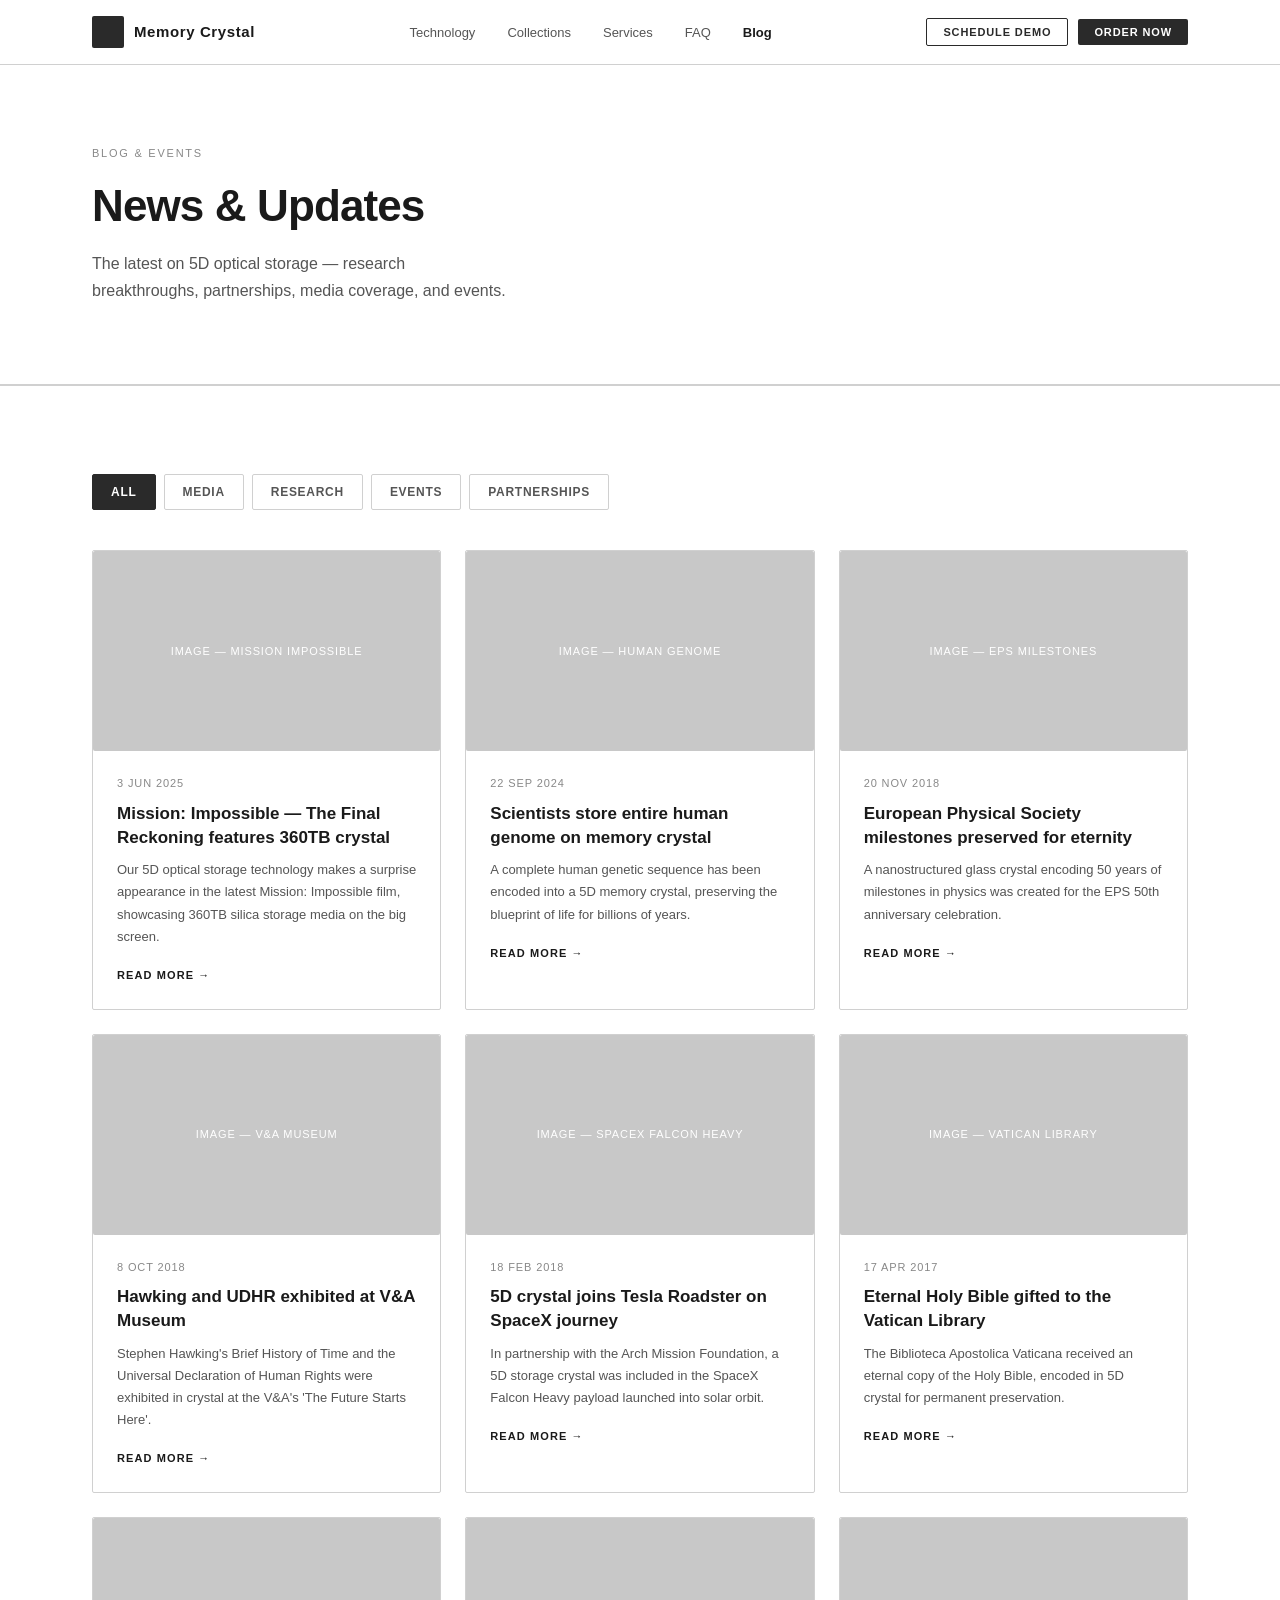
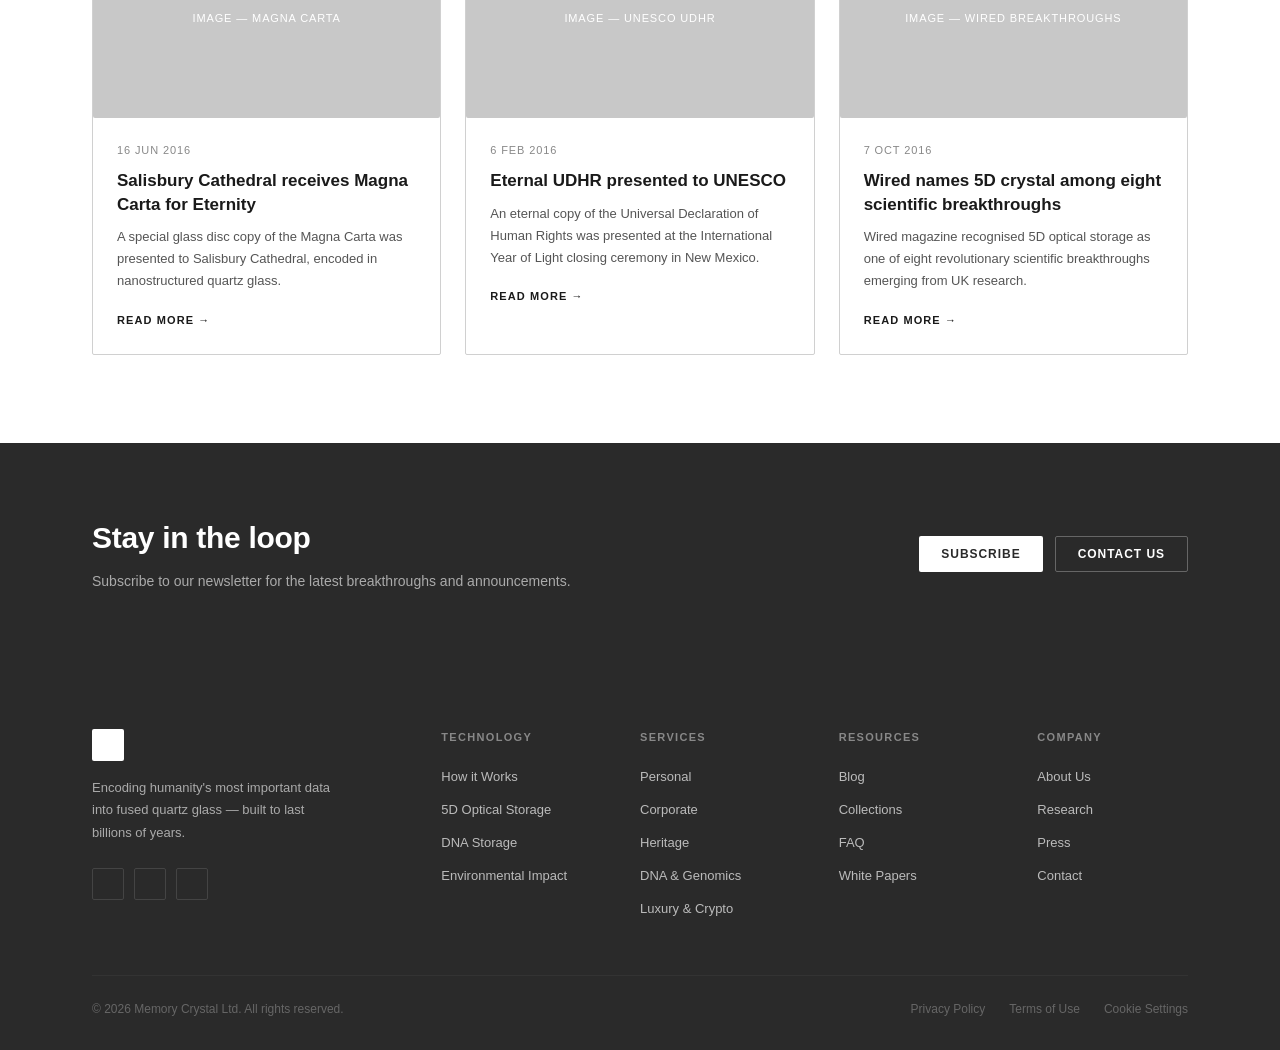
==== blog.html @ 84cfec2b "Initial wireframe site for Memory Crystal 6-page static wireframe site with shared CSS: - Homepage (" ====
<!DOCTYPE html>
<html lang="en">
<head>
  <meta charset="UTF-8" />
  <meta name="viewport" content="width=device-width, initial-scale=1.0" />
  <title>Blog — Memory Crystal</title>
  <link rel="stylesheet" href="styles.css" />
</head>
<body>

<!-- ════════════════════════════════════════════════
  NAVIGATION
════════════════════════════════════════════════ -->
<nav>
  <div class="container">
    <div class="nav-inner">
      <a class="nav-logo" href="index.html">
        <div class="nav-logo-box"></div>
        <span class="nav-logo-text">Memory Crystal</span>
      </a>
      <ul class="nav-links">
        <li><a href="technology.html">Technology</a></li>
        <li><a href="collections.html">Collections</a></li>
        <li><a href="services.html">Services</a></li>
        <li><a href="faq.html">FAQ</a></li>
        <li><a class="active" href="blog.html">Blog</a></li>
      </ul>
      <div class="nav-actions">
        <button class="btn btn-ghost btn-sm">Schedule Demo</button>
        <button class="btn btn-dark btn-sm">Order Now</button>
      </div>
    </div>
  </div>
</nav>


<!-- ════════════════════════════════════════════════
  PAGE HERO
════════════════════════════════════════════════ -->
<section class="page-hero">
  <div class="container">
    <div class="page-hero-content">
      <p class="hero-eyebrow">Blog & Events</p>
      <h1 class="hero-headline">News & Updates</h1>
      <p class="hero-sub">
        The latest on 5D optical storage — research breakthroughs, partnerships, media coverage, and events.
      </p>
    </div>
  </div>
</section>


<!-- ════════════════════════════════════════════════
  BLOG GRID
════════════════════════════════════════════════ -->
<section class="blog">
  <div class="container">

    <div class="filter-tabs">
      <div class="filter-tab active">All</div>
      <div class="filter-tab">Media</div>
      <div class="filter-tab">Research</div>
      <div class="filter-tab">Events</div>
      <div class="filter-tab">Partnerships</div>
    </div>

    <div class="blog-grid">

      <!-- Card A -->
      <div class="blog-card">
        <div class="img-ph blog-img">IMAGE — Mission Impossible</div>
        <div class="blog-info">
          <p class="blog-date">3 Jun 2025</p>
          <p class="blog-title">Mission: Impossible — The Final Reckoning features 360TB crystal</p>
          <p class="blog-excerpt">Our 5D optical storage technology makes a surprise appearance in the latest Mission: Impossible film, showcasing 360TB silica storage media on the big screen.</p>
          <a class="blog-link" href="#">Read More</a>
        </div>
      </div>

      <!-- Card B -->
      <div class="blog-card">
        <div class="img-ph blog-img">IMAGE — Human Genome</div>
        <div class="blog-info">
          <p class="blog-date">22 Sep 2024</p>
          <p class="blog-title">Scientists store entire human genome on memory crystal</p>
          <p class="blog-excerpt">A complete human genetic sequence has been encoded into a 5D memory crystal, preserving the blueprint of life for billions of years.</p>
          <a class="blog-link" href="#">Read More</a>
        </div>
      </div>

      <!-- Card C -->
      <div class="blog-card">
        <div class="img-ph blog-img">IMAGE — EPS Milestones</div>
        <div class="blog-info">
          <p class="blog-date">20 Nov 2018</p>
          <p class="blog-title">European Physical Society milestones preserved for eternity</p>
          <p class="blog-excerpt">A nanostructured glass crystal encoding 50 years of milestones in physics was created for the EPS 50th anniversary celebration.</p>
          <a class="blog-link" href="#">Read More</a>
        </div>
      </div>

      <!-- Card D -->
      <div class="blog-card">
        <div class="img-ph blog-img">IMAGE — V&A Museum</div>
        <div class="blog-info">
          <p class="blog-date">8 Oct 2018</p>
          <p class="blog-title">Hawking and UDHR exhibited at V&A Museum</p>
          <p class="blog-excerpt">Stephen Hawking's Brief History of Time and the Universal Declaration of Human Rights were exhibited in crystal at the V&A's 'The Future Starts Here'.</p>
          <a class="blog-link" href="#">Read More</a>
        </div>
      </div>

      <!-- Card E -->
      <div class="blog-card">
        <div class="img-ph blog-img">IMAGE — SpaceX Falcon Heavy</div>
        <div class="blog-info">
          <p class="blog-date">18 Feb 2018</p>
          <p class="blog-title">5D crystal joins Tesla Roadster on SpaceX journey</p>
          <p class="blog-excerpt">In partnership with the Arch Mission Foundation, a 5D storage crystal was included in the SpaceX Falcon Heavy payload launched into solar orbit.</p>
          <a class="blog-link" href="#">Read More</a>
        </div>
      </div>

      <!-- Card F -->
      <div class="blog-card">
        <div class="img-ph blog-img">IMAGE — Vatican Library</div>
        <div class="blog-info">
          <p class="blog-date">17 Apr 2017</p>
          <p class="blog-title">Eternal Holy Bible gifted to the Vatican Library</p>
          <p class="blog-excerpt">The Biblioteca Apostolica Vaticana received an eternal copy of the Holy Bible, encoded in 5D crystal for permanent preservation.</p>
          <a class="blog-link" href="#">Read More</a>
        </div>
      </div>

      <!-- Card G -->
      <div class="blog-card">
        <div class="img-ph blog-img">IMAGE — Magna Carta</div>
        <div class="blog-info">
          <p class="blog-date">16 Jun 2016</p>
          <p class="blog-title">Salisbury Cathedral receives Magna Carta for Eternity</p>
          <p class="blog-excerpt">A special glass disc copy of the Magna Carta was presented to Salisbury Cathedral, encoded in nanostructured quartz glass.</p>
          <a class="blog-link" href="#">Read More</a>
        </div>
      </div>

      <!-- Card H -->
      <div class="blog-card">
        <div class="img-ph blog-img">IMAGE — UNESCO UDHR</div>
        <div class="blog-info">
          <p class="blog-date">6 Feb 2016</p>
          <p class="blog-title">Eternal UDHR presented to UNESCO</p>
          <p class="blog-excerpt">An eternal copy of the Universal Declaration of Human Rights was presented at the International Year of Light closing ceremony in New Mexico.</p>
          <a class="blog-link" href="#">Read More</a>
        </div>
      </div>

      <!-- Card I -->
      <div class="blog-card">
        <div class="img-ph blog-img">IMAGE — Wired Breakthroughs</div>
        <div class="blog-info">
          <p class="blog-date">7 Oct 2016</p>
          <p class="blog-title">Wired names 5D crystal among eight scientific breakthroughs</p>
          <p class="blog-excerpt">Wired magazine recognised 5D optical storage as one of eight revolutionary scientific breakthroughs emerging from UK research.</p>
          <a class="blog-link" href="#">Read More</a>
        </div>
      </div>

    </div>
  </div>
</section>


<!-- ════════════════════════════════════════════════
  CTA BAND
════════════════════════════════════════════════ -->
<section class="cta-band">
  <div class="container">
    <div class="cta-inner">
      <div>
        <h2 class="cta-headline">Stay in the loop</h2>
        <p class="cta-sub">Subscribe to our newsletter for the latest breakthroughs and announcements.</p>
      </div>
      <div style="display:flex; gap:12px; flex-shrink:0;">
        <button class="btn btn-white">Subscribe</button>
        <button class="btn btn-ghost" style="color:#fff;border-color:#666;">Contact Us</button>
      </div>
    </div>
  </div>
</section>


<!-- ════════════════════════════════════════════════
  FOOTER
════════════════════════════════════════════════ -->
<footer>
  <div class="container">
    <div class="footer-top">
      <div>
        <div class="footer-logo-box"></div>
        <p class="footer-tagline">Encoding humanity's most important data into fused quartz glass — built to last billions of years.</p>
        <div class="footer-socials">
          <div class="social-icon"></div>
          <div class="social-icon"></div>
          <div class="social-icon"></div>
        </div>
      </div>
      <div>
        <p class="footer-col-title">Technology</p>
        <ul class="footer-links">
          <li><a href="technology.html">How it Works</a></li>
          <li><a href="technology.html">5D Optical Storage</a></li>
          <li><a href="technology.html">DNA Storage</a></li>
          <li><a href="technology.html">Environmental Impact</a></li>
        </ul>
      </div>
      <div>
        <p class="footer-col-title">Services</p>
        <ul class="footer-links">
          <li><a href="services.html">Personal</a></li>
          <li><a href="services.html">Corporate</a></li>
          <li><a href="services.html">Heritage</a></li>
          <li><a href="services.html">DNA & Genomics</a></li>
          <li><a href="services.html">Luxury & Crypto</a></li>
        </ul>
      </div>
      <div>
        <p class="footer-col-title">Resources</p>
        <ul class="footer-links">
          <li><a href="blog.html">Blog</a></li>
          <li><a href="collections.html">Collections</a></li>
          <li><a href="faq.html">FAQ</a></li>
          <li><a href="#">White Papers</a></li>
        </ul>
      </div>
      <div>
        <p class="footer-col-title">Company</p>
        <ul class="footer-links">
          <li><a href="#">About Us</a></li>
          <li><a href="#">Research</a></li>
          <li><a href="#">Press</a></li>
          <li><a href="#">Contact</a></li>
        </ul>
      </div>
    </div>
    <div class="footer-bottom">
      <p class="footer-copy">&copy; 2026 Memory Crystal Ltd. All rights reserved.</p>
      <div class="footer-legal">
        <a href="#">Privacy Policy</a>
        <a href="#">Terms of Use</a>
        <a href="#">Cookie Settings</a>
      </div>
    </div>
  </div>
</footer>

</body>
</html>
---- styles.css ----
/* ═══════════════════════════════════════════
   MEMORY CRYSTAL — WIREFRAME STYLES
   Shared across all wireframe pages
═══════════════════════════════════════════ */

*, *::before, *::after { box-sizing: border-box; margin: 0; padding: 0; }

:root {
  --white:   #ffffff;
  --bg:      #f5f5f5;
  --border:  #d0d0d0;
  --placeholder: #c8c8c8;
  --text-dark:   #1a1a1a;
  --text-mid:    #555555;
  --text-light:  #888888;
  --accent:      #2a2a2a;
}

body {
  font-family: 'Helvetica Neue', Arial, sans-serif;
  background: var(--bg);
  color: var(--text-dark);
  font-size: 14px;
  line-height: 1.5;
}

/* ── UTILITY ── */
.container   { max-width: 1160px; margin: 0 auto; padding: 0 32px; }
.label       { font-size: 10px; letter-spacing: .12em; text-transform: uppercase; color: var(--text-light); font-weight: 600; }
.section-tag { font-size: 10px; letter-spacing: .14em; text-transform: uppercase; color: var(--text-light); margin-bottom: 12px; }
.divider     { border: none; border-top: 1px solid var(--border); margin: 0; }

/* ── PLACEHOLDER ── */
.img-ph {
  background: var(--placeholder);
  display: flex; align-items: center; justify-content: center;
  color: var(--white);
  font-size: 11px;
  letter-spacing: .08em;
  text-transform: uppercase;
  border-radius: 2px;
}

/* ── BUTTONS ── */
.btn {
  display: inline-block;
  padding: 10px 22px;
  font-size: 12px;
  letter-spacing: .08em;
  text-transform: uppercase;
  font-weight: 600;
  border-radius: 2px;
  cursor: pointer;
  border: none;
  text-decoration: none;
}
.btn-dark  { background: var(--accent); color: var(--white); }
.btn-ghost { background: transparent; color: var(--accent); border: 1.5px solid var(--accent); }
.btn-sm    { padding: 7px 16px; font-size: 11px; }
.btn-white { background: var(--white); color: var(--accent); }

/* ═══════════════════════════════════════════
   NAVIGATION
═══════════════════════════════════════════ */
nav {
  background: var(--white);
  border-bottom: 1px solid var(--border);
  position: sticky; top: 0; z-index: 100;
}
.nav-inner {
  display: flex; align-items: center; justify-content: space-between;
  height: 64px;
}
.nav-logo {
  display: flex; align-items: center; gap: 10px;
  text-decoration: none; color: var(--text-dark);
}
.nav-logo-box {
  width: 32px; height: 32px;
  background: var(--accent);
  border-radius: 2px;
}
.nav-logo-text {
  font-size: 15px; font-weight: 700; letter-spacing: .04em;
  color: var(--text-dark);
}
.nav-links {
  display: flex; gap: 32px; list-style: none;
}
.nav-links a {
  text-decoration: none; color: var(--text-mid);
  font-size: 13px; font-weight: 500;
}
.nav-links a.active {
  color: var(--text-dark); font-weight: 700;
}
.nav-actions { display: flex; gap: 10px; align-items: center; }

/* ═══════════════════════════════════════════
   HERO
═══════════════════════════════════════════ */
.hero {
  background: var(--white);
  padding: 100px 0 0;
  overflow: hidden;
}
.hero-inner {
  display: grid; grid-template-columns: 1fr 1fr;
  align-items: end; gap: 64px;
}
.hero-content { padding-bottom: 80px; }
.hero-eyebrow {
  font-size: 11px; letter-spacing: .16em; text-transform: uppercase;
  color: var(--text-light); margin-bottom: 20px;
}
.hero-headline {
  font-size: 52px; font-weight: 700; line-height: 1.1;
  color: var(--text-dark); margin-bottom: 24px;
  letter-spacing: -.02em;
}
.hero-sub {
  font-size: 16px; color: var(--text-mid); max-width: 420px;
  line-height: 1.7; margin-bottom: 40px;
}
.hero-ctas { display: flex; gap: 12px; flex-wrap: wrap; }
.hero-image { height: 480px; border-radius: 2px 2px 0 0; }

/* ── PAGE HERO (subpages) ── */
.page-hero {
  background: var(--white);
  padding: 80px 0;
  border-bottom: 1px solid var(--border);
}
.page-hero-content { max-width: 640px; }
.page-hero .hero-headline { font-size: 44px; margin-bottom: 20px; }
.page-hero .hero-sub { margin-bottom: 0; }

/* ═══════════════════════════════════════════
   CLIENT LOGOS STRIP
═══════════════════════════════════════════ */
.logos-strip {
  background: var(--bg); border-top: 1px solid var(--border);
  border-bottom: 1px solid var(--border); padding: 28px 0;
}
.logos-inner {
  display: flex; align-items: center; gap: 16px;
}
.logos-label {
  white-space: nowrap; flex-shrink: 0;
  font-size: 11px; letter-spacing: .12em; text-transform: uppercase;
  color: var(--text-light); padding-right: 24px;
  border-right: 1px solid var(--border);
}
.logos-row {
  display: flex; align-items: center; gap: 40px; overflow: hidden;
}
.logo-ph {
  height: 28px; border-radius: 2px;
  background: var(--placeholder); flex-shrink: 0;
  padding: 0 12px;
  display: flex; align-items: center; justify-content: center;
  font-size: 9px; font-weight: 700; letter-spacing: .06em;
  text-transform: uppercase; color: var(--white);
}

/* ═══════════════════════════════════════════
   PRESS / TESTIMONIAL
═══════════════════════════════════════════ */
.press {
  background: var(--white); padding: 88px 0;
}
.press-inner {
  display: grid; grid-template-columns: 1fr 1fr; gap: 80px; align-items: center;
}
.press-headline {
  font-size: 36px; font-weight: 700; line-height: 1.2;
  margin-bottom: 24px; letter-spacing: -.01em;
}
.press-body { color: var(--text-mid); font-size: 15px; line-height: 1.8; margin-bottom: 32px; }
.press-logos-row {
  display: flex; gap: 24px; align-items: center; margin-bottom: 32px;
}
.press-logo-ph {
  height: 22px; border-radius: 2px;
  background: var(--placeholder);
  padding: 0 10px;
  display: flex; align-items: center; justify-content: center;
  font-size: 8px; font-weight: 700; letter-spacing: .04em;
  text-transform: uppercase; color: var(--white);
}
.quote-block {
  border-left: 3px solid var(--border); padding-left: 20px; margin-top: 8px;
}
.quote-text {
  font-size: 14px; color: var(--text-mid); font-style: italic; line-height: 1.7;
  margin-bottom: 10px;
}
.quote-author { font-size: 12px; color: var(--text-light); font-weight: 600; letter-spacing: .06em; text-transform: uppercase; }
.press-image { height: 440px; }

/* ═══════════════════════════════════════════
   COMPARISON TABLE
═══════════════════════════════════════════ */
.comparison {
  background: var(--bg); padding: 88px 0;
  border-top: 1px solid var(--border);
}
.comparison-header { margin-bottom: 48px; }
.comparison-title {
  font-size: 32px; font-weight: 700; letter-spacing: -.01em; margin-bottom: 12px;
}
.comparison-sub { color: var(--text-mid); font-size: 15px; max-width: 560px; }
.comparison-inner {
  display: grid; grid-template-columns: 1fr 1fr; gap: 40px; align-items: start;
}
table {
  width: 100%; border-collapse: collapse; background: var(--white);
  border: 1px solid var(--border); border-radius: 2px; overflow: hidden;
}
thead tr { background: var(--accent); }
thead th {
  padding: 14px 18px; text-align: left; color: var(--white);
  font-size: 12px; letter-spacing: .08em; text-transform: uppercase; font-weight: 600;
}
tbody tr:nth-child(even) { background: var(--bg); }
tbody tr:hover { background: #ececec; }
td {
  padding: 13px 18px; font-size: 13px; color: var(--text-mid);
  border-bottom: 1px solid var(--border);
}
td:first-child { font-weight: 600; color: var(--text-dark); }
.check { color: #2a2a2a; font-weight: 700; }
.cross { color: var(--text-light); }
.comparison-image { height: 340px; }

/* ═══════════════════════════════════════════
   VALUE PROPS GRID
═══════════════════════════════════════════ */
.why {
  background: var(--white); padding: 88px 0;
  border-top: 1px solid var(--border);
}
.why-header { text-align: center; margin-bottom: 56px; }
.why-headline { font-size: 32px; font-weight: 700; letter-spacing: -.01em; margin-bottom: 12px; }
.why-sub { color: var(--text-mid); font-size: 15px; }
.why-grid { display: grid; grid-template-columns: repeat(3, 1fr); gap: 1px; background: var(--border); border: 1px solid var(--border); }
.why-grid.cols-2 { grid-template-columns: repeat(2, 1fr); }
.why-card {
  background: var(--white); padding: 40px 32px;
}
.why-icon {
  width: 44px; height: 44px; background: var(--placeholder);
  border-radius: 2px; margin-bottom: 24px;
}
.why-card-title { font-size: 17px; font-weight: 700; margin-bottom: 12px; }
.why-card-text { color: var(--text-mid); font-size: 14px; line-height: 1.8; }

/* ═══════════════════════════════════════════
   CTA BAND
═══════════════════════════════════════════ */
.cta-band {
  background: var(--accent); padding: 72px 0;
}
.cta-inner {
  display: flex; align-items: center; justify-content: space-between; gap: 40px;
}
.cta-headline {
  font-size: 30px; font-weight: 700; color: var(--white);
  letter-spacing: -.01em; max-width: 520px;
}
.cta-sub { color: #aaaaaa; font-size: 14px; margin-top: 10px; max-width: 480px; line-height: 1.7; }

/* ═══════════════════════════════════════════
   SERVICES / WHAT WE OFFER
═══════════════════════════════════════════ */
.services {
  background: var(--bg); padding: 88px 0;
  border-top: 1px solid var(--border);
}
.services-header { margin-bottom: 48px; }
.services-headline { font-size: 32px; font-weight: 700; letter-spacing: -.01em; margin-bottom: 12px; }
.services-sub { color: var(--text-mid); font-size: 15px; }
.services-grid { display: grid; grid-template-columns: repeat(4, 1fr); gap: 16px; }
.service-card {
  background: var(--white); border: 1px solid var(--border);
  padding: 32px 24px; border-radius: 2px;
  display: flex; flex-direction: column; justify-content: space-between;
  min-height: 260px;
}
.service-icon { width: 36px; height: 36px; background: var(--placeholder); border-radius: 2px; margin-bottom: 20px; }
.service-title { font-size: 16px; font-weight: 700; margin-bottom: 10px; }
.service-text { color: var(--text-mid); font-size: 13px; line-height: 1.7; flex-grow: 1; margin-bottom: 20px; }
.service-link { font-size: 12px; font-weight: 600; letter-spacing: .08em; text-transform: uppercase; color: var(--text-dark); text-decoration: none; }
.service-link::after { content: ' \2192'; }

/* ═══════════════════════════════════════════
   PRODUCTS CAROUSEL
═══════════════════════════════════════════ */
.products {
  background: var(--white); padding: 88px 0;
  border-top: 1px solid var(--border);
}
.products-header {
  display: flex; align-items: flex-end; justify-content: space-between;
  margin-bottom: 40px;
}
.products-headline { font-size: 32px; font-weight: 700; letter-spacing: -.01em; }
.products-nav { display: flex; gap: 8px; }
.carousel-btn {
  width: 36px; height: 36px; background: transparent; border: 1.5px solid var(--border);
  border-radius: 2px; display: flex; align-items: center; justify-content: center;
  cursor: pointer; color: var(--text-mid); font-size: 16px;
}
.products-grid { display: grid; grid-template-columns: repeat(4, 1fr); gap: 16px; }
.product-card {
  border: 1px solid var(--border); border-radius: 2px; overflow: hidden;
  background: var(--white);
}
.product-img { height: 200px; }
.product-info { padding: 20px; }
.product-name { font-size: 15px; font-weight: 700; margin-bottom: 8px; }
.product-desc { font-size: 13px; color: var(--text-mid); line-height: 1.7; margin-bottom: 16px; }
.product-link { font-size: 11px; font-weight: 600; letter-spacing: .1em; text-transform: uppercase; color: var(--text-dark); text-decoration: none; }
.product-link::after { content: ' \2192'; }

/* ═══════════════════════════════════════════
   CASE STUDIES LIST
═══════════════════════════════════════════ */
.cases {
  background: var(--bg); padding: 72px 0;
  border-top: 1px solid var(--border);
}
.cases-inner {
  display: grid; grid-template-columns: 280px 1fr; gap: 80px; align-items: start;
}
.cases-title { font-size: 24px; font-weight: 700; margin-bottom: 12px; }
.cases-sub { color: var(--text-mid); font-size: 14px; line-height: 1.7; margin-bottom: 24px; }
.cases-list {
  display: grid; grid-template-columns: repeat(3, 1fr); gap: 0; border: 1px solid var(--border);
}
.case-item {
  padding: 18px 20px; border-bottom: 1px solid var(--border); border-right: 1px solid var(--border);
  background: var(--white);
}
.case-item:nth-child(3n) { border-right: none; }
.case-item:nth-last-child(-n+3) { border-bottom: none; }
.case-name { font-size: 13px; font-weight: 600; color: var(--text-dark); }
.case-type { font-size: 11px; color: var(--text-light); margin-top: 4px; letter-spacing: .06em; text-transform: uppercase; }

/* ═══════════════════════════════════════════
   FOOTER
═══════════════════════════════════════════ */
footer {
  background: var(--accent); padding: 64px 0 32px; color: var(--white);
}
.footer-top {
  display: grid; grid-template-columns: 2fr 1fr 1fr 1fr 1fr;
  gap: 48px; margin-bottom: 56px;
}
.footer-logo-box {
  width: 32px; height: 32px; background: var(--white); border-radius: 2px; margin-bottom: 16px;
}
.footer-tagline { font-size: 13px; color: #aaaaaa; line-height: 1.7; max-width: 240px; margin-bottom: 24px; }
.footer-socials { display: flex; gap: 10px; }
.social-icon {
  width: 32px; height: 32px; border: 1px solid #444;
  border-radius: 2px; background: transparent;
}
.footer-col-title {
  font-size: 11px; letter-spacing: .12em; text-transform: uppercase;
  color: #888; font-weight: 600; margin-bottom: 20px;
}
.footer-links { list-style: none; display: flex; flex-direction: column; gap: 12px; }
.footer-links a { text-decoration: none; color: #bbbbbb; font-size: 13px; }
.footer-bottom {
  border-top: 1px solid #333; padding-top: 24px;
  display: flex; justify-content: space-between; align-items: center;
}
.footer-copy { font-size: 12px; color: #666; }
.footer-legal { display: flex; gap: 24px; }
.footer-legal a { font-size: 12px; color: #666; text-decoration: none; }

/* ═══════════════════════════════════════════
   SUBPAGE: GALLERY GRID
═══════════════════════════════════════════ */
.gallery { background: var(--white); padding: 88px 0; border-top: 1px solid var(--border); }
.gallery-header { margin-bottom: 48px; }
.gallery-headline { font-size: 32px; font-weight: 700; letter-spacing: -.01em; margin-bottom: 12px; }
.gallery-sub { color: var(--text-mid); font-size: 15px; }
.gallery-grid { display: grid; grid-template-columns: repeat(3, 1fr); gap: 16px; }
.gallery-card {
  border: 1px solid var(--border); border-radius: 2px; overflow: hidden;
  background: var(--white);
}
.gallery-img { height: 220px; }
.gallery-info { padding: 20px; }
.gallery-name { font-size: 15px; font-weight: 700; margin-bottom: 6px; }
.gallery-meta { font-size: 12px; color: var(--text-light); letter-spacing: .06em; text-transform: uppercase; }

/* ═══════════════════════════════════════════
   SUBPAGE: FAQ
═══════════════════════════════════════════ */
.faq { background: var(--white); padding: 88px 0; border-top: 1px solid var(--border); }
.faq-list { max-width: 760px; margin: 0 auto; }
.faq-item {
  border-bottom: 1px solid var(--border); padding: 28px 0;
}
.faq-item:first-child { border-top: 1px solid var(--border); }
.faq-q {
  font-size: 17px; font-weight: 700; color: var(--text-dark);
  margin-bottom: 14px;
  display: flex; justify-content: space-between; align-items: center;
}
.faq-q::after { content: '+'; font-size: 20px; color: var(--text-light); font-weight: 400; }
.faq-a { color: var(--text-mid); font-size: 14px; line-height: 1.8; }

/* ═══════════════════════════════════════════
   SUBPAGE: BLOG
═══════════════════════════════════════════ */
.blog { background: var(--white); padding: 88px 0; border-top: 1px solid var(--border); }
.blog-grid { display: grid; grid-template-columns: repeat(3, 1fr); gap: 24px; }
.blog-card {
  border: 1px solid var(--border); border-radius: 2px; overflow: hidden;
  background: var(--white);
}
.blog-img { height: 200px; }
.blog-info { padding: 24px; }
.blog-date { font-size: 11px; color: var(--text-light); letter-spacing: .08em; text-transform: uppercase; margin-bottom: 10px; }
.blog-title { font-size: 17px; font-weight: 700; color: var(--text-dark); margin-bottom: 10px; line-height: 1.4; }
.blog-excerpt { font-size: 13px; color: var(--text-mid); line-height: 1.7; margin-bottom: 16px; }
.blog-link { font-size: 11px; font-weight: 600; letter-spacing: .1em; text-transform: uppercase; color: var(--text-dark); text-decoration: none; }
.blog-link::after { content: ' \2192'; }

/* ═══════════════════════════════════════════
   SUBPAGE: PROCESS STEPS
═══════════════════════════════════════════ */
.process { background: var(--bg); padding: 88px 0; border-top: 1px solid var(--border); }
.process-header { text-align: center; margin-bottom: 56px; }
.process-headline { font-size: 32px; font-weight: 700; letter-spacing: -.01em; margin-bottom: 12px; }
.process-sub { color: var(--text-mid); font-size: 15px; }
.process-grid { display: grid; grid-template-columns: repeat(4, 1fr); gap: 24px; }
.process-step {
  background: var(--white); border: 1px solid var(--border);
  padding: 32px 24px; border-radius: 2px; text-align: center;
}
.process-num {
  width: 40px; height: 40px; background: var(--accent); color: var(--white);
  border-radius: 50%; display: flex; align-items: center; justify-content: center;
  font-size: 16px; font-weight: 700; margin: 0 auto 20px;
}
.process-step-title { font-size: 16px; font-weight: 700; margin-bottom: 10px; }
.process-step-text { font-size: 13px; color: var(--text-mid); line-height: 1.7; }

/* ═══════════════════════════════════════════
   SUBPAGE: SPLIT FEATURE SECTIONS
═══════════════════════════════════════════ */
.feature-split {
  padding: 88px 0;
  border-top: 1px solid var(--border);
}
.feature-split:nth-child(odd) { background: var(--white); }
.feature-split:nth-child(even) { background: var(--bg); }
.feature-split-inner {
  display: grid; grid-template-columns: 1fr 1fr; gap: 80px; align-items: center;
}
.feature-split-inner.reverse { direction: rtl; }
.feature-split-inner.reverse > * { direction: ltr; }
.feature-headline { font-size: 30px; font-weight: 700; line-height: 1.2; margin-bottom: 20px; letter-spacing: -.01em; }
.feature-body { color: var(--text-mid); font-size: 15px; line-height: 1.8; margin-bottom: 24px; }
.feature-image { height: 360px; }
.feature-list { list-style: none; margin-bottom: 24px; }
.feature-list li {
  padding: 10px 0; border-bottom: 1px solid var(--border);
  font-size: 14px; color: var(--text-mid);
  display: flex; align-items: center; gap: 12px;
}
.feature-list li::before {
  content: '\2713'; font-weight: 700; color: var(--accent);
  width: 20px; text-align: center; flex-shrink: 0;
}

/* ═══════════════════════════════════════════
   SUBPAGE: STATS ROW
═══════════════════════════════════════════ */
.stats { background: var(--accent); padding: 56px 0; }
.stats-grid { display: grid; grid-template-columns: repeat(4, 1fr); gap: 40px; text-align: center; }
.stat-num { font-size: 40px; font-weight: 700; color: var(--white); margin-bottom: 8px; }
.stat-label { font-size: 12px; color: #aaaaaa; letter-spacing: .1em; text-transform: uppercase; }

/* ═══════════════════════════════════════════
   SUBPAGE: CATEGORY FILTER TABS
═══════════════════════════════════════════ */
.filter-tabs {
  display: flex; gap: 8px; margin-bottom: 40px; flex-wrap: wrap;
}
.filter-tab {
  padding: 8px 18px; font-size: 12px; letter-spacing: .06em;
  text-transform: uppercase; font-weight: 600;
  border: 1px solid var(--border); border-radius: 2px;
  background: var(--white); color: var(--text-mid);
  cursor: pointer;
}
.filter-tab.active {
  background: var(--accent); color: var(--white); border-color: var(--accent);
}

/* ═══════════════════════════════════════════
   SUBPAGE: REASONS GRID (6-col variant)
═══════════════════════════════════════════ */
.reasons-grid {
  display: grid; grid-template-columns: repeat(3, 1fr); gap: 1px;
  background: var(--border); border: 1px solid var(--border);
}
.reason-card {
  background: var(--white); padding: 36px 28px;
}
.reason-icon {
  width: 40px; height: 40px; background: var(--placeholder);
  border-radius: 2px; margin-bottom: 20px;
}
.reason-title { font-size: 16px; font-weight: 700; margin-bottom: 10px; }
.reason-text { color: var(--text-mid); font-size: 13px; line-height: 1.8; }
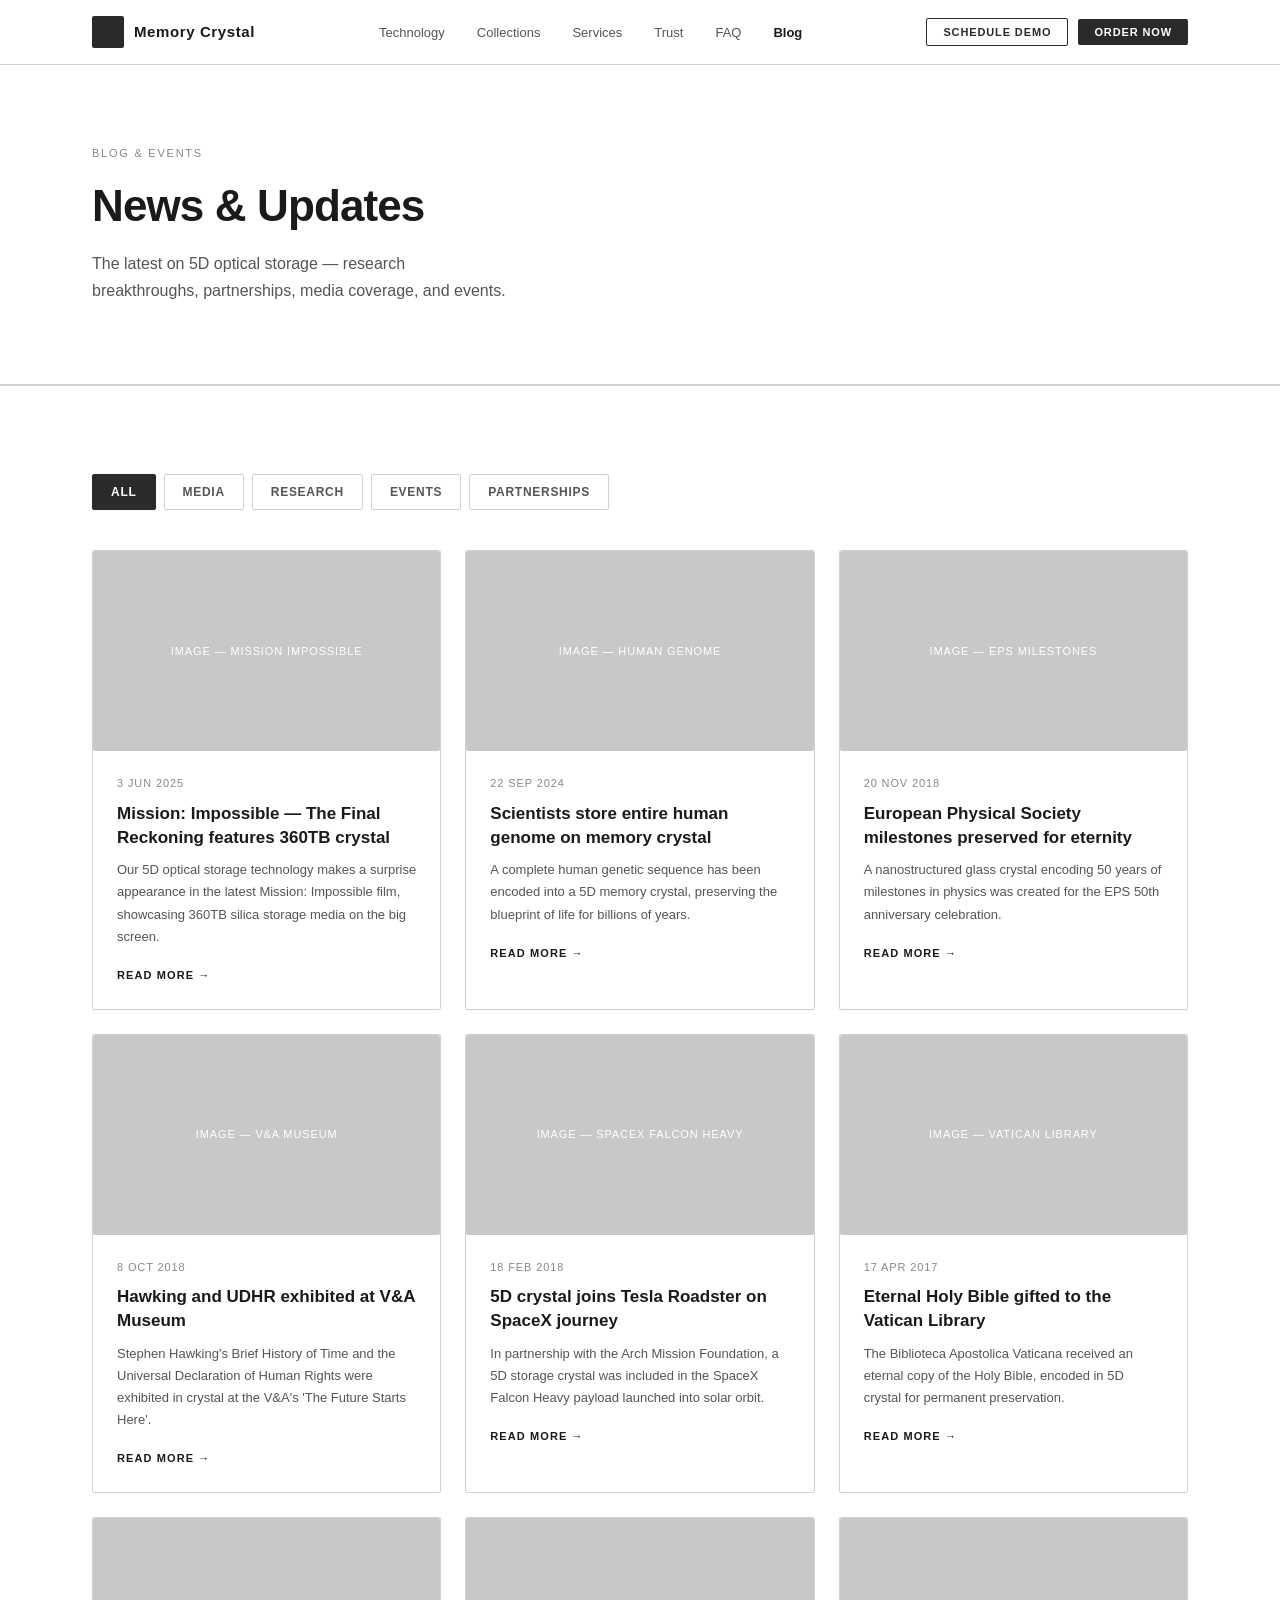
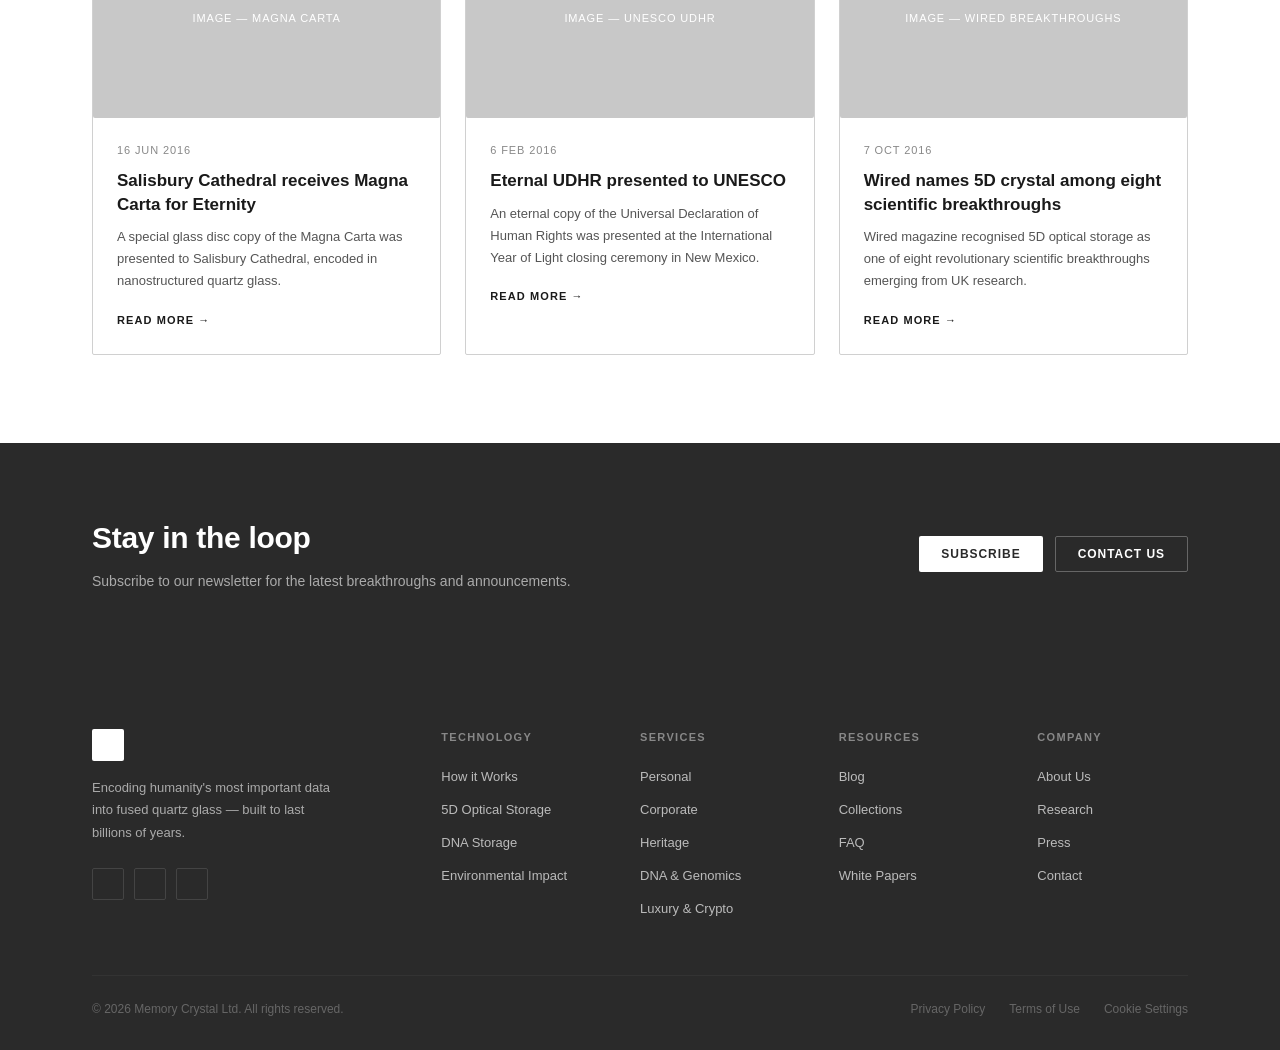
==== commit 88e96c60: "Add Trust & Process section and dedicated trust page - New 4-step process section on homepage (Secur" ====
--- a/blog.html
+++ b/blog.html
@@ -22,6 +22,7 @@
         <li><a href="technology.html">Technology</a></li>
         <li><a href="collections.html">Collections</a></li>
         <li><a href="services.html">Services</a></li>
+        <li><a href="trust.html">Trust</a></li>
         <li><a href="faq.html">FAQ</a></li>
         <li><a class="active" href="blog.html">Blog</a></li>
       </ul>
